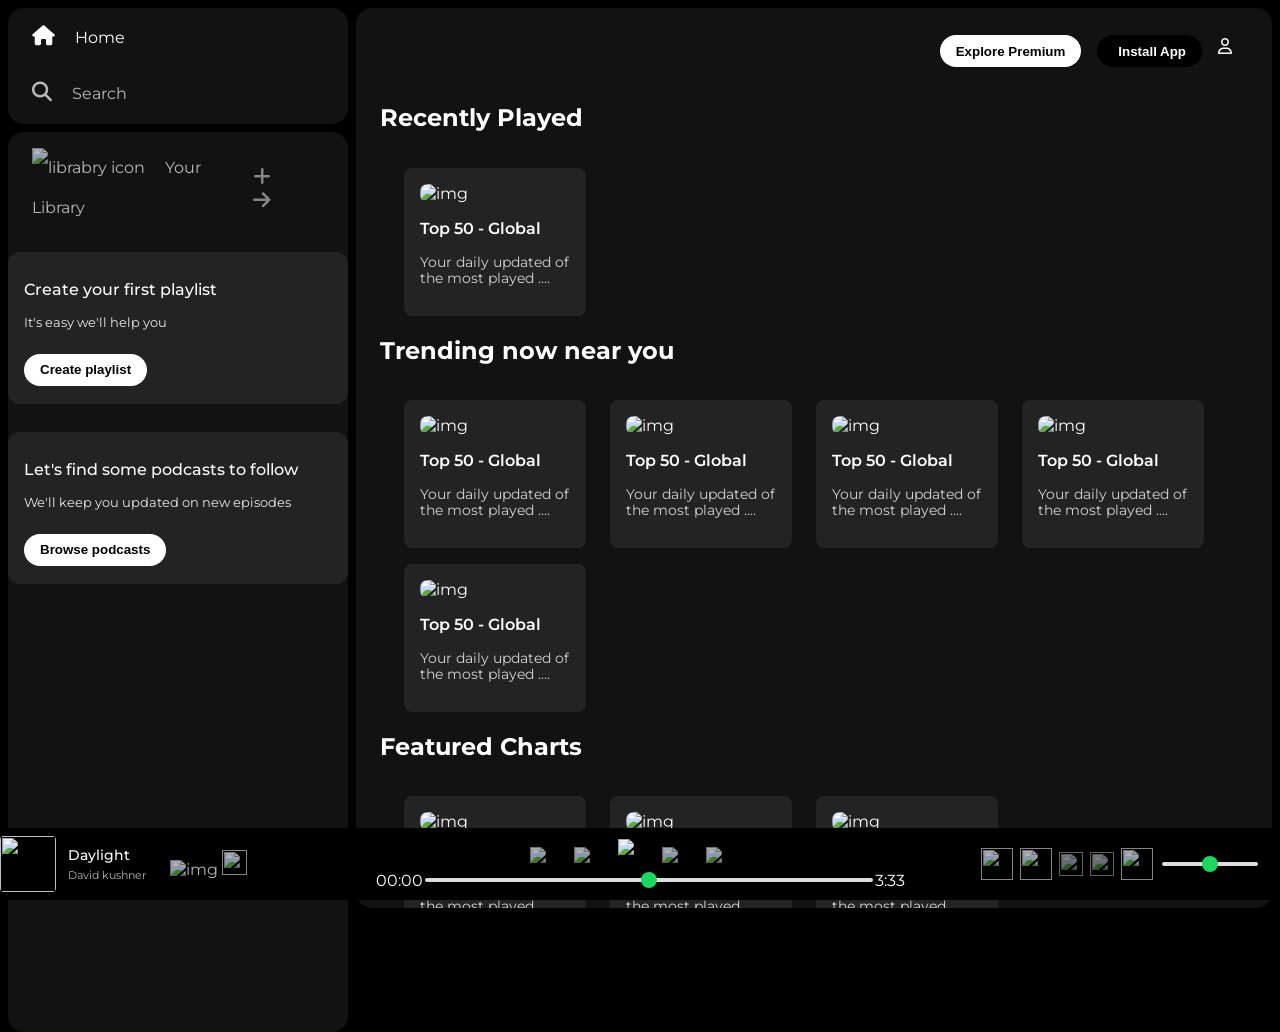
==== index.html @ 867e8210 "Add files via upload" ====
<!DOCTYPE html>
<html lang="en">

<head>
    <meta charset="UTF-8">
    <meta name="viewport" content="width=device-width, initial-scale=1.0">
    <link rel="stylesheet" href="https://cdnjs.cloudflare.com/ajax/libs/font-awesome/6.7.2/css/all.min.css"
        integrity="sha512-Evv84Mr4kqVGRNSgIGL/F/aIDqQb7xQ2vcrdIwxfjThSH8CSR7PBEakCr51Ck+w+/U6swU2Im1vVX0SVk9ABhg=="
        crossorigin="anonymous" referrerpolicy="no-referrer" />
    <link rel="icon" href="/homemade assest/assests/logo.png">
    <title>Spotify - Web Player: Music for everyone</title>
    <link rel="stylesheet" href="style.css">
    <link rel="preconnect" href="https://fonts.googleapis.com">
    <link rel="preconnect" href="https://fonts.gstatic.com" crossorigin>
    <link href="https://fonts.googleapis.com/css2?family=Montserrat:ital,wght@0,100..900;1,100..900&display=swap"
        rel="stylesheet">
</head>

<body>



    <div class="main">



        <div class="sidebar">


            <div class="nav">

                <div class="nav-option" style="opacity: 1;">
                    <i class="fa-solid fa-house"></i>
                    <a href="spotify">Home</a>
                </div>


                <div class="nav-option">
                    <i class="fa-solid fa-magnifying-glass"></i>
                    <a href="spotify">Search</a>
                </div>

            </div>


            <div class="library">


                <div class="options">

                    <div class="lib-option nav-option">
                        <img src="/homemade assest/assests/library_icon.png" alt="librabry icon">
                        <a href="spotify">Your Library</a>
                    </div>

                    <div class="icons">
                        <i class="fa-solid fa-plus"></i>
                        <i class="fa-solid fa-arrow-right"></i>
                    </div>
                </div>


                <div class="lib-boxes">

                    <div class="box">
                        <p class="box-p1">Create your first playlist</p>
                        <p class="box-p2">It's easy we'll help you</p>
                        <button class="badge">Create playlist</button>
                    </div>


                    <div class="box">
                        <p class="box-p1">Let's find some podcasts to follow </p>
                        <p class="box-p2">We'll keep you updated on new episodes </p>
                        <button class="badge">Browse podcasts</button>
                    </div>

                </div>
            </div>
        </div>




        <div class="main-content">

            <div class="sticky-nav">
                <div class="sticky-nav-icons">
                    <img src="/homemade assest/assests/backward_icon.png" alt="">
                    <img src="/homemade assest/assests/forward_icon.png" class="hide" alt="">
                </div>

                <div class="sticky-nav-options">
                    <button class="badge nav-item hide">Explore Premium</button>
                    <button class="badge nav-item dark-badge"><i class="fa-light fa-circle-down"
                            style="margin-right:5px;"></i>Install App</button>
                    <i class="fa-regular fa-user nav-item"></i>
                </div>

            </div>



            <h2>Recently Played </h2>
            <div class="cards-container">
                <div class="card">
                    <img src="/homemade assest/assests/card1img.jpeg" class="card-img" alt="img">
                    <p class="card-title">Top 50 - Global</p>
                    <p class="card-info">Your daily updated of the most played ....</p>
                </div>
            </div>


            <h2>Trending now near you </h2>
            <div class="cards-container">
                <div class="card">
                    <img src="/homemade assest/assests/card2img.jpeg" class="card-img" alt="img">
                    <p class="card-title">Top 50 - Global</p>
                    <p class="card-info">Your daily updated of the most played ....</p>
                </div>



                <div class="card">
                    <img src="/homemade assest/assests/card3img.jpeg" class="card-img" alt="img">
                    <p class="card-title">Top 50 - Global</p>
                    <p class="card-info">Your daily updated of the most played ....</p>
                </div>



                <div class="card">
                    <img src="/homemade assest/assests/card4img.jpeg" class="card-img" alt="img">
                    <p class="card-title">Top 50 - Global</p>
                    <p class="card-info">Your daily updated of the most played ....</p>
                </div>

                <div class="card">
                    <img src="/homemade assest/assests/card3img.jpeg" class="card-img" alt="img">
                    <p class="card-title">Top 50 - Global</p>
                    <p class="card-info">Your daily updated of the most played ....</p>
                </div>

                <div class="card">
                    <img src="/homemade assest/assests/card4img.jpeg" class="card-img" alt="img">
                    <p class="card-title">Top 50 - Global</p>
                    <p class="card-info">Your daily updated of the most played ....</p>
                </div>
            </div>

            <h2>Featured Charts </h2>
            <div class="cards-container">
                <div class="card">
                    <img src="/homemade assest/assests/card5img.jpeg" class="card-img" alt="img">
                    <p class="card-title">Top 50 - Global</p>
                    <p class="card-info">Your daily updated of the most played ....</p>
                </div>
                <div class="card">
                    <img src="/homemade assest/assests/card6img.jpeg" class="card-img" alt="img">
                    <p class="card-title">Top 50 - Global</p>
                    <p class="card-info">Your daily updated of the most played ....</p>
                </div>
                <div class="card">
                    <img src="/homemade assest/assests/card1img.jpeg" class="card-img" alt="img">
                    <p class="card-title">Top 50 - Global</p>
                    <p class="card-info">Your daily updated of the most played ....</p>
                </div>
            </div>
            <div class="footer">
                <div class="line"></div>
            </div>
        </div>
    </div>
    <div class="music-player">


        <div class="album">
            <img src="/homemade assest/album_picture.jpeg" class="album-img">
            <div class="info">
                <a href="/" class="name">Daylight</a>
                <a href="/" class="musician">David kushner</a>
            </div>

            <div class="album-control">
                <img src="/homemade assest/album_icon1.png" class="albummm" alt="img">
                <img src="/homemade assest/album_icon2.png" class="albumm">
            </div>
        </div>



        <div class="player">
            <div class="player-controls">
                <img src="/homemade assest/assests/player_icon1.png" class="player-control-icon">
                <img src="/homemade assest/assests/player_icon2.png" class="player-control-icon">
                <img src="/homemade assest/assests/player_icon3.png" class="player-control-icon"
                    style="opacity: 1; height: 2rem;">
                <img src="/homemade assest/assests/player_icon4.png" class="player-control-icon">
                <img src="/homemade assest/assests/player_icon5.png" class="player-control-icon">
            </div>
            <div class="playback-bar">
                <span class="current-time">00:00</span>
                <input type="range" min="0" max="100" class="progress-bar" step="1">
                <span class="total-time">3:33</span>
            </div>
        </div>
        
        <div class="controls">
            <img src="/homemade assest/controls_icon1.png" class="con pen">
            <img src="/homemade assest/controld_icon2.png" class="con pen">
            <img src="/homemade assest/controls_icon3.png" class="con men">
            <img src="/homemade assest/controls_icon4.png" class="con men">
            <img src="/homemade assest/controls_icon5.png" class="con pen">
            <input type="range" class="rangew">
            
        </div>
    </div>
    </div>

</body>

</html>
---- style.css ----
body {
    font-family: "Montserrat", sans-serif;
    margin: 0;
    background-color: black;
    color: white;
    overflow: hidden;
}

.main {
    display: flex;
    height: 100vh;
    padding: 0.5rem;
}

.main-content {
    background-color: #121212;
    flex: 1;
    border-radius: 1rem;
    /* 16px*/
    overflow: auto;
    padding: 0 1.5rem 0 1.5rem;
}

.sidebar {
    background-color: black;
    width: 340px;
    border-radius: 16px;
    margin-right: 0.5rem;
}

.music-player {
    background-color: black;
    position: fixed;
    bottom: 0px;
    width: 100%;
    height: 72px;
}


a {
    text-decoration: none;
    color: white;
}


.nav {
    background-color: #121212;
    border-radius: 1rem;
    display: flex;
    flex-direction: column;
    height: 100px;
    justify-content: center;
    padding: 0.5rem 0.75rem;
}


.nav-option {
    line-height: 2.5rem;
    opacity: 0.7;
    padding: 0.5rem 0.75rem;
}

.nav-option:hover {
    opacity: 1;
}


.nav-option i {
    font-size: 1.25rem;
}

.nav-option a {
    font-size: 1rem;
    margin-left: 1rem;
}



.library {
    background-color: #121212;
    border-radius: 1rem;
    height: 100%;
    margin-top: 0.5rem;
}

.options {
    display: flex;
    justify-content: space-between;
    align-items: center;
    padding: 0.5rem 0.75rem;
}


.lib-option img {
    height: 1.25rem;
    width: 1.25rem;
}

.icons {
    font-size: 1.25rem;
    opacity: 0.7;
    margin-right: 1rem;
}

.icons i {
    opacity: 0.7;
    margin-right: 1rem;
}

.icons i:hover{
    opacity: 1;
}

.box{
    height: 8rem;
    background-color: #232323;
    border-radius: 0.75rem;
    margin: 0.5rem 0 1.75rem 0;
    padding: 0.75rem 1rem;
}

.box-p1{
    font-size: 1rem;
    font-weight: 500;
}

.box-p2{
    font-size: 0.8rem;
    opacity: 0.9;
}

.badge{
    background-color: white;
    border: none;
    border-radius: 100px;
    padding: 0.25rem 1rem;
    font-weight: 700;
    height: 2rem;
    width: fit-content ;
    margin-top: 0.7rem;
     
}

.dark-badge{
    background-color: black;
    color: white;
}

.sticky-nav {
    position: sticky;
    top: 0;
    background-color: #121212;
    display: flex;
    justify-content: space-between;
    align-items: center;
    padding: 1rem 0 1rem;
    z-index: 10;
}

.sticky-nav-icons {
    margin-left: 0.75rem;
}

.sticky-nav-options{
    display: flex;
    justify-content: center;
    align-items: center;
}

.nav-item{
    margin-right: 1rem;
}


.card {
    background-color: #232323;
    border-radius: 0.5rem;
    width: 150px;
    padding: 1rem;
    margin-left: 1.5rem;
    margin-top: 1rem;
}

.cards-container{
    display:flex;
    flex-wrap: wrap;



}
.card-img {
    width: 100%;
    border-radius: 0.5rem;
}

.card-title{
    font-weight: 600;
}

.card-info{
    font-size: 0.85rem;
    opacity: 0.8;
}

.footer{
    height: 300px;
    display: flex;
    align-items: center;
    justify-content: center;
}

.line{
    height: 50%;
    width: 90%;
    border-top: 1px solid white;
    opacity: 0.4;
}

.music-player{
    display: flex;
    justify-content: space-between;
    align-items: center;
}
.album{
    width: 25%;
}
.player{
    width: 50%;
}
.controls{
    width: 25%;
}

.player-controls{
    display: flex;
    justify-content: center;
    align-items: center;

}

.player-control-icon{
    height: 1rem;
    margin-right: 1.75rem;
    opacity: 0.7;
}

.player-control-icon:hover{
    opacity: 1;
}


.playback-bar{
    display: flex ;  
    justify-content: center;
    align-items: center;  
}

.progress-bar{
    width: 70%;
    appearance: none;/*default style get cancel*/
    background-color: transparent;
    cursor: pointer;
}


.progress-bar::-webkit-slider-runnable-track{
    background-color: #ddd;
    border-radius: 100px;
    height: 0.2rem;
}
/* the webkit slider is use to customize the range  */
.progress-bar::-webkit-slider-thumb{
    appearance: none;
    height: 1rem;
    width: 1rem ;
    background-color: #1bd760;
    border-radius: 50%;
    margin-top: -6px;
}

/* Album Player Container */
.album {
    display: flex;
    align-items: center;
    gap: 12px;
    width: 25%;
    min-width: 180px;
}

/* Album Cover Image */
.album-img {
    height: 56px;
    width: 56px;
    object-fit: cover;
    border-radius: 4px;
    box-shadow: 0 2px 4px rgba(0, 0, 0, 0.3);
}

/* Song Information */
.info {
    display: flex;
    flex-direction: column;
    justify-content: center;
    gap: 4px;
    margin-right: 12px;
}

.name {
    font-size: 0.875rem;
    font-weight: 500;
    color: white;
    white-space: nowrap;
    overflow: hidden;
    text-overflow: ellipsis;
    max-width: 120px;
}

.name:hover {
    text-decoration: underline;
}

.musician {
    font-size: 0.6875rem;
    opacity: 0.7;
    color: white;
    white-space: nowrap;
    overflow: hidden;
    text-overflow: ellipsis;
    max-width: 120px;
}

.musician:hover {
    opacity: 1;
    text-decoration: underline;
}

/* Album Controls */
.album-controls {
    display: flex;
    align-items: center;
    gap: 16px;
}

.albummm, .albumm {
    transition: all 0.2s ease;
    opacity: 0.7;
    height:2rem;
}

.albummm {
    margin-top: -5px;
    height: 20px;
    width: 20px;
}

.albumm {
    height: 25px;
    width: 25px;
}

.albummm:hover, .albumm:hover {
    opacity: 1;
    transform: scale(1.05);
}



.controls{
    display: flex;
    justify-content: center;
    align-items: center;
    gap: 7px;
}
.con{
    height: 1.5rem;
    width: 1.5rem;
    opacity: 0.7;
}

.con:hover{
    opacity: 1;
}
.men{
    opacity: 0.5;
}

.men:hover{
    opacity: 0.7;
}
.pen{
    height: 2rem;
    width: 2rem;
}

.rangew {
    appearance: none;
    width:30%; /* or any fixed width you need */
    background: transparent; /* so track shows properly */
}

.rangew::-webkit-slider-runnable-track{
    background-color: #ddd;
    border-radius: 100px;
    height: 0.2rem;

}

.rangew::-webkit-slider-thumb {
    -webkit-appearance: none;
    height: 1rem;
    width: 1rem;
    background-color: #1bd760;
    border-radius: 50%;
    margin-top: -6px;
    cursor: pointer;
    position: relative;
    z-index: 2;
}


@media (max-width:1000px) {
    .controls{
        display: none;
    }
    .player{
        width: 75%;
    }
    
}

@media (max-width :1000px){
    .hide{
        display: none;
    }
}
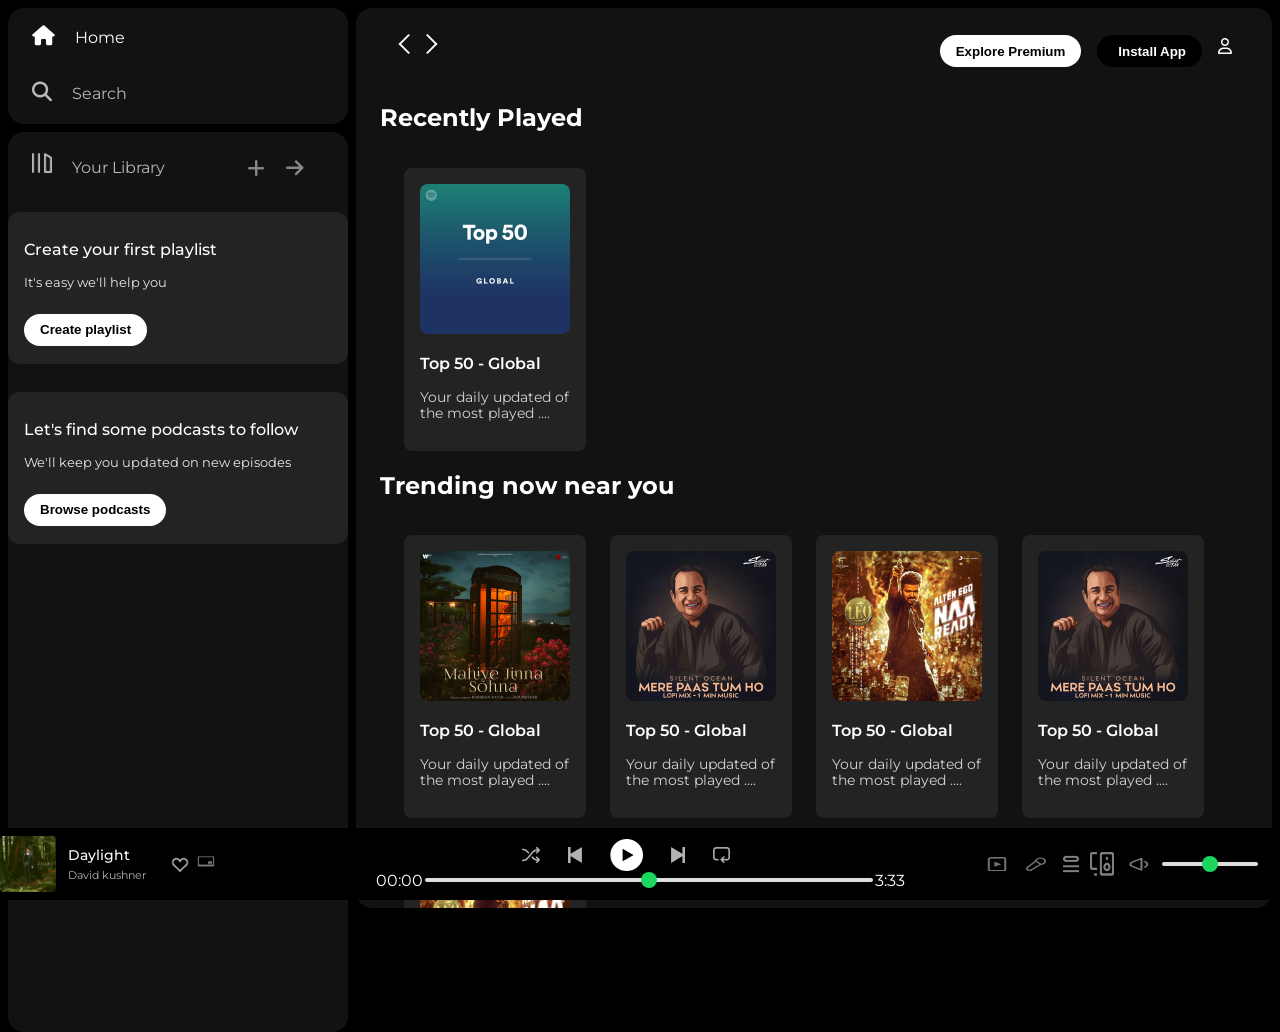
==== commit 001369d9: "intial changes" ====
--- a/index.html
+++ b/index.html
@@ -1,222 +1,222 @@
-<!DOCTYPE html>
-<html lang="en">
-
-<head>
-    <meta charset="UTF-8">
-    <meta name="viewport" content="width=device-width, initial-scale=1.0">
-    <link rel="stylesheet" href="https://cdnjs.cloudflare.com/ajax/libs/font-awesome/6.7.2/css/all.min.css"
-        integrity="sha512-Evv84Mr4kqVGRNSgIGL/F/aIDqQb7xQ2vcrdIwxfjThSH8CSR7PBEakCr51Ck+w+/U6swU2Im1vVX0SVk9ABhg=="
-        crossorigin="anonymous" referrerpolicy="no-referrer" />
-    <link rel="icon" href="/homemade assest/assests/logo.png">
-    <title>Spotify - Web Player: Music for everyone</title>
-    <link rel="stylesheet" href="style.css">
-    <link rel="preconnect" href="https://fonts.googleapis.com">
-    <link rel="preconnect" href="https://fonts.gstatic.com" crossorigin>
-    <link href="https://fonts.googleapis.com/css2?family=Montserrat:ital,wght@0,100..900;1,100..900&display=swap"
-        rel="stylesheet">
-</head>
-
-<body>
-
-
-
-    <div class="main">
-
-
-
-        <div class="sidebar">
-
-
-            <div class="nav">
-
-                <div class="nav-option" style="opacity: 1;">
-                    <i class="fa-solid fa-house"></i>
-                    <a href="spotify">Home</a>
-                </div>
-
-
-                <div class="nav-option">
-                    <i class="fa-solid fa-magnifying-glass"></i>
-                    <a href="spotify">Search</a>
-                </div>
-
-            </div>
-
-
-            <div class="library">
-
-
-                <div class="options">
-
-                    <div class="lib-option nav-option">
-                        <img src="/homemade assest/assests/library_icon.png" alt="librabry icon">
-                        <a href="spotify">Your Library</a>
-                    </div>
-
-                    <div class="icons">
-                        <i class="fa-solid fa-plus"></i>
-                        <i class="fa-solid fa-arrow-right"></i>
-                    </div>
-                </div>
-
-
-                <div class="lib-boxes">
-
-                    <div class="box">
-                        <p class="box-p1">Create your first playlist</p>
-                        <p class="box-p2">It's easy we'll help you</p>
-                        <button class="badge">Create playlist</button>
-                    </div>
-
-
-                    <div class="box">
-                        <p class="box-p1">Let's find some podcasts to follow </p>
-                        <p class="box-p2">We'll keep you updated on new episodes </p>
-                        <button class="badge">Browse podcasts</button>
-                    </div>
-
-                </div>
-            </div>
-        </div>
-
-
-
-
-        <div class="main-content">
-
-            <div class="sticky-nav">
-                <div class="sticky-nav-icons">
-                    <img src="/homemade assest/assests/backward_icon.png" alt="">
-                    <img src="/homemade assest/assests/forward_icon.png" class="hide" alt="">
-                </div>
-
-                <div class="sticky-nav-options">
-                    <button class="badge nav-item hide">Explore Premium</button>
-                    <button class="badge nav-item dark-badge"><i class="fa-light fa-circle-down"
-                            style="margin-right:5px;"></i>Install App</button>
-                    <i class="fa-regular fa-user nav-item"></i>
-                </div>
-
-            </div>
-
-
-
-            <h2>Recently Played </h2>
-            <div class="cards-container">
-                <div class="card">
-                    <img src="/homemade assest/assests/card1img.jpeg" class="card-img" alt="img">
-                    <p class="card-title">Top 50 - Global</p>
-                    <p class="card-info">Your daily updated of the most played ....</p>
-                </div>
-            </div>
-
-
-            <h2>Trending now near you </h2>
-            <div class="cards-container">
-                <div class="card">
-                    <img src="/homemade assest/assests/card2img.jpeg" class="card-img" alt="img">
-                    <p class="card-title">Top 50 - Global</p>
-                    <p class="card-info">Your daily updated of the most played ....</p>
-                </div>
-
-
-
-                <div class="card">
-                    <img src="/homemade assest/assests/card3img.jpeg" class="card-img" alt="img">
-                    <p class="card-title">Top 50 - Global</p>
-                    <p class="card-info">Your daily updated of the most played ....</p>
-                </div>
-
-
-
-                <div class="card">
-                    <img src="/homemade assest/assests/card4img.jpeg" class="card-img" alt="img">
-                    <p class="card-title">Top 50 - Global</p>
-                    <p class="card-info">Your daily updated of the most played ....</p>
-                </div>
-
-                <div class="card">
-                    <img src="/homemade assest/assests/card3img.jpeg" class="card-img" alt="img">
-                    <p class="card-title">Top 50 - Global</p>
-                    <p class="card-info">Your daily updated of the most played ....</p>
-                </div>
-
-                <div class="card">
-                    <img src="/homemade assest/assests/card4img.jpeg" class="card-img" alt="img">
-                    <p class="card-title">Top 50 - Global</p>
-                    <p class="card-info">Your daily updated of the most played ....</p>
-                </div>
-            </div>
-
-            <h2>Featured Charts </h2>
-            <div class="cards-container">
-                <div class="card">
-                    <img src="/homemade assest/assests/card5img.jpeg" class="card-img" alt="img">
-                    <p class="card-title">Top 50 - Global</p>
-                    <p class="card-info">Your daily updated of the most played ....</p>
-                </div>
-                <div class="card">
-                    <img src="/homemade assest/assests/card6img.jpeg" class="card-img" alt="img">
-                    <p class="card-title">Top 50 - Global</p>
-                    <p class="card-info">Your daily updated of the most played ....</p>
-                </div>
-                <div class="card">
-                    <img src="/homemade assest/assests/card1img.jpeg" class="card-img" alt="img">
-                    <p class="card-title">Top 50 - Global</p>
-                    <p class="card-info">Your daily updated of the most played ....</p>
-                </div>
-            </div>
-            <div class="footer">
-                <div class="line"></div>
-            </div>
-        </div>
-    </div>
-    <div class="music-player">
-
-
-        <div class="album">
-            <img src="/homemade assest/album_picture.jpeg" class="album-img">
-            <div class="info">
-                <a href="/" class="name">Daylight</a>
-                <a href="/" class="musician">David kushner</a>
-            </div>
-
-            <div class="album-control">
-                <img src="/homemade assest/album_icon1.png" class="albummm" alt="img">
-                <img src="/homemade assest/album_icon2.png" class="albumm">
-            </div>
-        </div>
-
-
-
-        <div class="player">
-            <div class="player-controls">
-                <img src="/homemade assest/assests/player_icon1.png" class="player-control-icon">
-                <img src="/homemade assest/assests/player_icon2.png" class="player-control-icon">
-                <img src="/homemade assest/assests/player_icon3.png" class="player-control-icon"
-                    style="opacity: 1; height: 2rem;">
-                <img src="/homemade assest/assests/player_icon4.png" class="player-control-icon">
-                <img src="/homemade assest/assests/player_icon5.png" class="player-control-icon">
-            </div>
-            <div class="playback-bar">
-                <span class="current-time">00:00</span>
-                <input type="range" min="0" max="100" class="progress-bar" step="1">
-                <span class="total-time">3:33</span>
-            </div>
-        </div>
-        
-        <div class="controls">
-            <img src="/homemade assest/controls_icon1.png" class="con pen">
-            <img src="/homemade assest/controld_icon2.png" class="con pen">
-            <img src="/homemade assest/controls_icon3.png" class="con men">
-            <img src="/homemade assest/controls_icon4.png" class="con men">
-            <img src="/homemade assest/controls_icon5.png" class="con pen">
-            <input type="range" class="rangew">
-            
-        </div>
-    </div>
-    </div>
-
-</body>
-
+<!DOCTYPE html>
+<html lang="en">
+
+<head>
+    <meta charset="UTF-8">
+    <meta name="viewport" content="width=device-width, initial-scale=1.0">
+    <link rel="stylesheet" href="https://cdnjs.cloudflare.com/ajax/libs/font-awesome/6.7.2/css/all.min.css"
+        integrity="sha512-Evv84Mr4kqVGRNSgIGL/F/aIDqQb7xQ2vcrdIwxfjThSH8CSR7PBEakCr51Ck+w+/U6swU2Im1vVX0SVk9ABhg=="
+        crossorigin="anonymous" referrerpolicy="no-referrer" />
+    <link rel="icon" href="/homemade assest/assests/logo.png">
+    <title>Spotify - Web Player: Music for everyone</title>
+    <link rel="stylesheet" href="style.css">
+    <link rel="preconnect" href="https://fonts.googleapis.com">
+    <link rel="preconnect" href="https://fonts.gstatic.com" crossorigin>
+    <link href="https://fonts.googleapis.com/css2?family=Montserrat:ital,wght@0,100..900;1,100..900&display=swap"
+        rel="stylesheet">
+</head>
+
+<body>
+
+
+
+    <div class="main">
+
+
+
+        <div class="sidebar">
+
+
+            <div class="nav">
+
+                <div class="nav-option" style="opacity: 1;">
+                    <i class="fa-solid fa-house"></i>
+                    <a href="spotify">Home</a>
+                </div>
+
+
+                <div class="nav-option">
+                    <i class="fa-solid fa-magnifying-glass"></i>
+                    <a href="spotify">Search</a>
+                </div>
+
+            </div>
+
+
+            <div class="library">
+
+
+                <div class="options">
+
+                    <div class="lib-option nav-option">
+                        <img src="/homemade_assest/assests/library_icon.png" alt="librabry icon">
+                        <a href="spotify">Your Library</a>
+                    </div>
+
+                    <div class="icons">
+                        <i class="fa-solid fa-plus"></i>
+                        <i class="fa-solid fa-arrow-right"></i>
+                    </div>
+                </div>
+
+
+                <div class="lib-boxes">
+
+                    <div class="box">
+                        <p class="box-p1">Create your first playlist</p>
+                        <p class="box-p2">It's easy we'll help you</p>
+                        <button class="badge">Create playlist</button>
+                    </div>
+
+
+                    <div class="box">
+                        <p class="box-p1">Let's find some podcasts to follow </p>
+                        <p class="box-p2">We'll keep you updated on new episodes </p>
+                        <button class="badge">Browse podcasts</button>
+                    </div>
+
+                </div>
+            </div>
+        </div>
+
+
+
+
+        <div class="main-content">
+
+            <div class="sticky-nav">
+                <div class="sticky-nav-icons">
+                    <img src="/homemade_assest/assests/backward_icon.png" alt="">
+                    <img src="/homemade_assest/assests/forward_icon.png" class="hide" alt="">
+                </div>
+
+                <div class="sticky-nav-options">
+                    <button class="badge nav-item hide">Explore Premium</button>
+                    <button class="badge nav-item dark-badge"><i class="fa-light fa-circle-down"
+                            style="margin-right:5px;"></i>Install App</button>
+                    <i class="fa-regular fa-user nav-item"></i>
+                </div>
+
+            </div>
+
+
+
+            <h2>Recently Played </h2>
+            <div class="cards-container">
+                <div class="card">
+                    <img src="/homemade_assest/assests/card1img.jpeg" class="card-img" alt="img">
+                    <p class="card-title">Top 50 - Global</p>
+                    <p class="card-info">Your daily updated of the most played ....</p>
+                </div>
+            </div>
+
+
+            <h2>Trending now near you </h2>
+            <div class="cards-container">
+                <div class="card">
+                    <img src="/homemade_assest/assests/card2img.jpeg" class="card-img" alt="img">
+                    <p class="card-title">Top 50 - Global</p>
+                    <p class="card-info">Your daily updated of the most played ....</p>
+                </div>
+
+
+
+                <div class="card">
+                    <img src="/homemade_assest/assests/card3img.jpeg" class="card-img" alt="img">
+                    <p class="card-title">Top 50 - Global</p>
+                    <p class="card-info">Your daily updated of the most played ....</p>
+                </div>
+
+
+
+                <div class="card">
+                    <img src="/homemade_assest/assests/card4img.jpeg" class="card-img" alt="img">
+                    <p class="card-title">Top 50 - Global</p>
+                    <p class="card-info">Your daily updated of the most played ....</p>
+                </div>
+
+                <div class="card">
+                    <img src="/homemade_assest/assests/card3img.jpeg" class="card-img" alt="img">
+                    <p class="card-title">Top 50 - Global</p>
+                    <p class="card-info">Your daily updated of the most played ....</p>
+                </div>
+
+                <div class="card">
+                    <img src="/homemade_assest/assests/card4img.jpeg" class="card-img" alt="img">
+                    <p class="card-title">Top 50 - Global</p>
+                    <p class="card-info">Your daily updated of the most played ....</p>
+                </div>
+            </div>
+
+            <h2>Featured Charts </h2>
+            <div class="cards-container">
+                <div class="card">
+                    <img src="/homemade_assest/assests/card5img.jpeg" class="card-img" alt="img">
+                    <p class="card-title">Top 50 - Global</p>
+                    <p class="card-info">Your daily updated of the most played ....</p>
+                </div>
+                <div class="card">
+                    <img src="/homemade_assest/assests/card6img.jpeg" class="card-img" alt="img">
+                    <p class="card-title">Top 50 - Global</p>
+                    <p class="card-info">Your daily updated of the most played ....</p>
+                </div>
+                <div class="card">
+                    <img src="/homemade_assest/assests/card1img.jpeg" class="card-img" alt="img">
+                    <p class="card-title">Top 50 - Global</p>
+                    <p class="card-info">Your daily updated of the most played ....</p>
+                </div>
+            </div>
+            <div class="footer">
+                <div class="line"></div>
+            </div>
+        </div>
+    </div>
+    <div class="music-player">
+
+
+        <div class="album">
+            <img src="/homemade_assest/album_picture.jpeg" class="album-img">
+            <div class="info">
+                <a href="/" class="name">Daylight</a>
+                <a href="/" class="musician">David kushner</a>
+            </div>
+
+            <div class="album-control">
+                <img src="/homemade_assest/album_icon1.png" class="albummm" alt="img">
+                <img src="/homemade_assest/album_icon2.png" class="albumm">
+            </div>
+        </div>
+
+
+
+        <div class="player">
+            <div class="player-controls">
+                <img src="/homemade_assest/assests/player_icon1.png" class="player-control-icon">
+                <img src="/homemade_assest/assests/player_icon2.png" class="player-control-icon">
+                <img src="/homemade_assest/assests/player_icon3.png" class="player-control-icon"
+                    style="opacity: 1; height: 2rem;">
+                <img src="/homemade_assest/assests/player_icon4.png" class="player-control-icon">
+                <img src="/homemade_assest/assests/player_icon5.png" class="player-control-icon">
+            </div>
+            <div class="playback-bar">
+                <span class="current-time">00:00</span>
+                <input type="range" min="0" max="100" class="progress-bar" step="1">
+                <span class="total-time">3:33</span>
+            </div>
+        </div>
+        
+        <div class="controls">
+            <img src="/homemade_assest/controls_icon1.png" class="con pen">
+            <img src="/homemade_assest/controld_icon2.png" class="con pen">
+            <img src="/homemade_assest/controls_icon3.png" class="con men">
+            <img src="/homemade_assest/controls_icon4.png" class="con men">
+            <img src="/homemade_assest/controls_icon5.png" class="con pen">
+            <input type="range" class="rangew">
+            
+        </div>
+    </div>
+    </div>
+
+</body>
+
 </html>
--- a/style.css
+++ b/style.css
@@ -1,435 +1,435 @@
-body {
-    font-family: "Montserrat", sans-serif;
-    margin: 0;
-    background-color: black;
-    color: white;
-    overflow: hidden;
-}
-
-.main {
-    display: flex;
-    height: 100vh;
-    padding: 0.5rem;
-}
-
-.main-content {
-    background-color: #121212;
-    flex: 1;
-    border-radius: 1rem;
-    /* 16px*/
-    overflow: auto;
-    padding: 0 1.5rem 0 1.5rem;
-}
-
-.sidebar {
-    background-color: black;
-    width: 340px;
-    border-radius: 16px;
-    margin-right: 0.5rem;
-}
-
-.music-player {
-    background-color: black;
-    position: fixed;
-    bottom: 0px;
-    width: 100%;
-    height: 72px;
-}
-
-
-a {
-    text-decoration: none;
-    color: white;
-}
-
-
-.nav {
-    background-color: #121212;
-    border-radius: 1rem;
-    display: flex;
-    flex-direction: column;
-    height: 100px;
-    justify-content: center;
-    padding: 0.5rem 0.75rem;
-}
-
-
-.nav-option {
-    line-height: 2.5rem;
-    opacity: 0.7;
-    padding: 0.5rem 0.75rem;
-}
-
-.nav-option:hover {
-    opacity: 1;
-}
-
-
-.nav-option i {
-    font-size: 1.25rem;
-}
-
-.nav-option a {
-    font-size: 1rem;
-    margin-left: 1rem;
-}
-
-
-
-.library {
-    background-color: #121212;
-    border-radius: 1rem;
-    height: 100%;
-    margin-top: 0.5rem;
-}
-
-.options {
-    display: flex;
-    justify-content: space-between;
-    align-items: center;
-    padding: 0.5rem 0.75rem;
-}
-
-
-.lib-option img {
-    height: 1.25rem;
-    width: 1.25rem;
-}
-
-.icons {
-    font-size: 1.25rem;
-    opacity: 0.7;
-    margin-right: 1rem;
-}
-
-.icons i {
-    opacity: 0.7;
-    margin-right: 1rem;
-}
-
-.icons i:hover{
-    opacity: 1;
-}
-
-.box{
-    height: 8rem;
-    background-color: #232323;
-    border-radius: 0.75rem;
-    margin: 0.5rem 0 1.75rem 0;
-    padding: 0.75rem 1rem;
-}
-
-.box-p1{
-    font-size: 1rem;
-    font-weight: 500;
-}
-
-.box-p2{
-    font-size: 0.8rem;
-    opacity: 0.9;
-}
-
-.badge{
-    background-color: white;
-    border: none;
-    border-radius: 100px;
-    padding: 0.25rem 1rem;
-    font-weight: 700;
-    height: 2rem;
-    width: fit-content ;
-    margin-top: 0.7rem;
-     
-}
-
-.dark-badge{
-    background-color: black;
-    color: white;
-}
-
-.sticky-nav {
-    position: sticky;
-    top: 0;
-    background-color: #121212;
-    display: flex;
-    justify-content: space-between;
-    align-items: center;
-    padding: 1rem 0 1rem;
-    z-index: 10;
-}
-
-.sticky-nav-icons {
-    margin-left: 0.75rem;
-}
-
-.sticky-nav-options{
-    display: flex;
-    justify-content: center;
-    align-items: center;
-}
-
-.nav-item{
-    margin-right: 1rem;
-}
-
-
-.card {
-    background-color: #232323;
-    border-radius: 0.5rem;
-    width: 150px;
-    padding: 1rem;
-    margin-left: 1.5rem;
-    margin-top: 1rem;
-}
-
-.cards-container{
-    display:flex;
-    flex-wrap: wrap;
-
-
-
-}
-.card-img {
-    width: 100%;
-    border-radius: 0.5rem;
-}
-
-.card-title{
-    font-weight: 600;
-}
-
-.card-info{
-    font-size: 0.85rem;
-    opacity: 0.8;
-}
-
-.footer{
-    height: 300px;
-    display: flex;
-    align-items: center;
-    justify-content: center;
-}
-
-.line{
-    height: 50%;
-    width: 90%;
-    border-top: 1px solid white;
-    opacity: 0.4;
-}
-
-.music-player{
-    display: flex;
-    justify-content: space-between;
-    align-items: center;
-}
-.album{
-    width: 25%;
-}
-.player{
-    width: 50%;
-}
-.controls{
-    width: 25%;
-}
-
-.player-controls{
-    display: flex;
-    justify-content: center;
-    align-items: center;
-
-}
-
-.player-control-icon{
-    height: 1rem;
-    margin-right: 1.75rem;
-    opacity: 0.7;
-}
-
-.player-control-icon:hover{
-    opacity: 1;
-}
-
-
-.playback-bar{
-    display: flex ;  
-    justify-content: center;
-    align-items: center;  
-}
-
-.progress-bar{
-    width: 70%;
-    appearance: none;/*default style get cancel*/
-    background-color: transparent;
-    cursor: pointer;
-}
-
-
-.progress-bar::-webkit-slider-runnable-track{
-    background-color: #ddd;
-    border-radius: 100px;
-    height: 0.2rem;
-}
-/* the webkit slider is use to customize the range  */
-.progress-bar::-webkit-slider-thumb{
-    appearance: none;
-    height: 1rem;
-    width: 1rem ;
-    background-color: #1bd760;
-    border-radius: 50%;
-    margin-top: -6px;
-}
-
-/* Album Player Container */
-.album {
-    display: flex;
-    align-items: center;
-    gap: 12px;
-    width: 25%;
-    min-width: 180px;
-}
-
-/* Album Cover Image */
-.album-img {
-    height: 56px;
-    width: 56px;
-    object-fit: cover;
-    border-radius: 4px;
-    box-shadow: 0 2px 4px rgba(0, 0, 0, 0.3);
-}
-
-/* Song Information */
-.info {
-    display: flex;
-    flex-direction: column;
-    justify-content: center;
-    gap: 4px;
-    margin-right: 12px;
-}
-
-.name {
-    font-size: 0.875rem;
-    font-weight: 500;
-    color: white;
-    white-space: nowrap;
-    overflow: hidden;
-    text-overflow: ellipsis;
-    max-width: 120px;
-}
-
-.name:hover {
-    text-decoration: underline;
-}
-
-.musician {
-    font-size: 0.6875rem;
-    opacity: 0.7;
-    color: white;
-    white-space: nowrap;
-    overflow: hidden;
-    text-overflow: ellipsis;
-    max-width: 120px;
-}
-
-.musician:hover {
-    opacity: 1;
-    text-decoration: underline;
-}
-
-/* Album Controls */
-.album-controls {
-    display: flex;
-    align-items: center;
-    gap: 16px;
-}
-
-.albummm, .albumm {
-    transition: all 0.2s ease;
-    opacity: 0.7;
-    height:2rem;
-}
-
-.albummm {
-    margin-top: -5px;
-    height: 20px;
-    width: 20px;
-}
-
-.albumm {
-    height: 25px;
-    width: 25px;
-}
-
-.albummm:hover, .albumm:hover {
-    opacity: 1;
-    transform: scale(1.05);
-}
-
-
-
-.controls{
-    display: flex;
-    justify-content: center;
-    align-items: center;
-    gap: 7px;
-}
-.con{
-    height: 1.5rem;
-    width: 1.5rem;
-    opacity: 0.7;
-}
-
-.con:hover{
-    opacity: 1;
-}
-.men{
-    opacity: 0.5;
-}
-
-.men:hover{
-    opacity: 0.7;
-}
-.pen{
-    height: 2rem;
-    width: 2rem;
-}
-
-.rangew {
-    appearance: none;
-    width:30%; /* or any fixed width you need */
-    background: transparent; /* so track shows properly */
-}
-
-.rangew::-webkit-slider-runnable-track{
-    background-color: #ddd;
-    border-radius: 100px;
-    height: 0.2rem;
-
-}
-
-.rangew::-webkit-slider-thumb {
-    -webkit-appearance: none;
-    height: 1rem;
-    width: 1rem;
-    background-color: #1bd760;
-    border-radius: 50%;
-    margin-top: -6px;
-    cursor: pointer;
-    position: relative;
-    z-index: 2;
-}
-
-
-@media (max-width:1000px) {
-    .controls{
-        display: none;
-    }
-    .player{
-        width: 75%;
-    }
-    
-}
-
-@media (max-width :1000px){
-    .hide{
-        display: none;
-    }
-}
+body {
+    font-family: "Montserrat", sans-serif;
+    margin: 0;
+    background-color: black;
+    color: white;
+    overflow: hidden;
+}
+
+.main {
+    display: flex;
+    height: 100vh;
+    padding: 0.5rem;
+}
+
+.main-content {
+    background-color: #121212;
+    flex: 1;
+    border-radius: 1rem;
+    /* 16px*/
+    overflow: auto;
+    padding: 0 1.5rem 0 1.5rem;
+}
+
+.sidebar {
+    background-color: black;
+    width: 340px;
+    border-radius: 16px;
+    margin-right: 0.5rem;
+}
+
+.music-player {
+    background-color: black;
+    position: fixed;
+    bottom: 0px;
+    width: 100%;
+    height: 72px;
+}
+
+
+a {
+    text-decoration: none;
+    color: white;
+}
+
+
+.nav {
+    background-color: #121212;
+    border-radius: 1rem;
+    display: flex;
+    flex-direction: column;
+    height: 100px;
+    justify-content: center;
+    padding: 0.5rem 0.75rem;
+}
+
+
+.nav-option {
+    line-height: 2.5rem;
+    opacity: 0.7;
+    padding: 0.5rem 0.75rem;
+}
+
+.nav-option:hover {
+    opacity: 1;
+}
+
+
+.nav-option i {
+    font-size: 1.25rem;
+}
+
+.nav-option a {
+    font-size: 1rem;
+    margin-left: 1rem;
+}
+
+
+
+.library {
+    background-color: #121212;
+    border-radius: 1rem;
+    height: 100%;
+    margin-top: 0.5rem;
+}
+
+.options {
+    display: flex;
+    justify-content: space-between;
+    align-items: center;
+    padding: 0.5rem 0.75rem;
+}
+
+
+.lib-option img {
+    height: 1.25rem;
+    width: 1.25rem;
+}
+
+.icons {
+    font-size: 1.25rem;
+    opacity: 0.7;
+    margin-right: 1rem;
+}
+
+.icons i {
+    opacity: 0.7;
+    margin-right: 1rem;
+}
+
+.icons i:hover{
+    opacity: 1;
+}
+
+.box{
+    height: 8rem;
+    background-color: #232323;
+    border-radius: 0.75rem;
+    margin: 0.5rem 0 1.75rem 0;
+    padding: 0.75rem 1rem;
+}
+
+.box-p1{
+    font-size: 1rem;
+    font-weight: 500;
+}
+
+.box-p2{
+    font-size: 0.8rem;
+    opacity: 0.9;
+}
+
+.badge{
+    background-color: white;
+    border: none;
+    border-radius: 100px;
+    padding: 0.25rem 1rem;
+    font-weight: 700;
+    height: 2rem;
+    width: fit-content ;
+    margin-top: 0.7rem;
+     
+}
+
+.dark-badge{
+    background-color: black;
+    color: white;
+}
+
+.sticky-nav {
+    position: sticky;
+    top: 0;
+    background-color: #121212;
+    display: flex;
+    justify-content: space-between;
+    align-items: center;
+    padding: 1rem 0 1rem;
+    z-index: 10;
+}
+
+.sticky-nav-icons {
+    margin-left: 0.75rem;
+}
+
+.sticky-nav-options{
+    display: flex;
+    justify-content: center;
+    align-items: center;
+}
+
+.nav-item{
+    margin-right: 1rem;
+}
+
+
+.card {
+    background-color: #232323;
+    border-radius: 0.5rem;
+    width: 150px;
+    padding: 1rem;
+    margin-left: 1.5rem;
+    margin-top: 1rem;
+}
+
+.cards-container{
+    display:flex;
+    flex-wrap: wrap;
+
+
+
+}
+.card-img {
+    width: 100%;
+    border-radius: 0.5rem;
+}
+
+.card-title{
+    font-weight: 600;
+}
+
+.card-info{
+    font-size: 0.85rem;
+    opacity: 0.8;
+}
+
+.footer{
+    height: 300px;
+    display: flex;
+    align-items: center;
+    justify-content: center;
+}
+
+.line{
+    height: 50%;
+    width: 90%;
+    border-top: 1px solid white;
+    opacity: 0.4;
+}
+
+.music-player{
+    display: flex;
+    justify-content: space-between;
+    align-items: center;
+}
+.album{
+    width: 25%;
+}
+.player{
+    width: 50%;
+}
+.controls{
+    width: 25%;
+}
+
+.player-controls{
+    display: flex;
+    justify-content: center;
+    align-items: center;
+
+}
+
+.player-control-icon{
+    height: 1rem;
+    margin-right: 1.75rem;
+    opacity: 0.7;
+}
+
+.player-control-icon:hover{
+    opacity: 1;
+}
+
+
+.playback-bar{
+    display: flex ;  
+    justify-content: center;
+    align-items: center;  
+}
+
+.progress-bar{
+    width: 70%;
+    appearance: none;/*default style get cancel*/
+    background-color: transparent;
+    cursor: pointer;
+}
+
+
+.progress-bar::-webkit-slider-runnable-track{
+    background-color: #ddd;
+    border-radius: 100px;
+    height: 0.2rem;
+}
+/* the webkit slider is use to customize the range  */
+.progress-bar::-webkit-slider-thumb{
+    appearance: none;
+    height: 1rem;
+    width: 1rem ;
+    background-color: #1bd760;
+    border-radius: 50%;
+    margin-top: -6px;
+}
+
+/* Album Player Container */
+.album {
+    display: flex;
+    align-items: center;
+    gap: 12px;
+    width: 25%;
+    min-width: 180px;
+}
+
+/* Album Cover Image */
+.album-img {
+    height: 56px;
+    width: 56px;
+    object-fit: cover;
+    border-radius: 4px;
+    box-shadow: 0 2px 4px rgba(0, 0, 0, 0.3);
+}
+
+/* Song Information */
+.info {
+    display: flex;
+    flex-direction: column;
+    justify-content: center;
+    gap: 4px;
+    margin-right: 12px;
+}
+
+.name {
+    font-size: 0.875rem;
+    font-weight: 500;
+    color: white;
+    white-space: nowrap;
+    overflow: hidden;
+    text-overflow: ellipsis;
+    max-width: 120px;
+}
+
+.name:hover {
+    text-decoration: underline;
+}
+
+.musician {
+    font-size: 0.6875rem;
+    opacity: 0.7;
+    color: white;
+    white-space: nowrap;
+    overflow: hidden;
+    text-overflow: ellipsis;
+    max-width: 120px;
+}
+
+.musician:hover {
+    opacity: 1;
+    text-decoration: underline;
+}
+
+/* Album Controls */
+.album-controls {
+    display: flex;
+    align-items: center;
+    gap: 16px;
+}
+
+.albummm, .albumm {
+    transition: all 0.2s ease;
+    opacity: 0.7;
+    height:2rem;
+}
+
+.albummm {
+    margin-top: -5px;
+    height: 20px;
+    width: 20px;
+}
+
+.albumm {
+    height: 25px;
+    width: 25px;
+}
+
+.albummm:hover, .albumm:hover {
+    opacity: 1;
+    transform: scale(1.05);
+}
+
+
+
+.controls{
+    display: flex;
+    justify-content: center;
+    align-items: center;
+    gap: 7px;
+}
+.con{
+    height: 1.5rem;
+    width: 1.5rem;
+    opacity: 0.7;
+}
+
+.con:hover{
+    opacity: 1;
+}
+.men{
+    opacity: 0.5;
+}
+
+.men:hover{
+    opacity: 0.7;
+}
+.pen{
+    height: 2rem;
+    width: 2rem;
+}
+
+.rangew {
+    appearance: none;
+    width:30%; /* or any fixed width you need */
+    background: transparent; /* so track shows properly */
+}
+
+.rangew::-webkit-slider-runnable-track{
+    background-color: #ddd;
+    border-radius: 100px;
+    height: 0.2rem;
+
+}
+
+.rangew::-webkit-slider-thumb {
+    -webkit-appearance: none;
+    height: 1rem;
+    width: 1rem;
+    background-color: #1bd760;
+    border-radius: 50%;
+    margin-top: -6px;
+    cursor: pointer;
+    position: relative;
+    z-index: 2;
+}
+
+
+@media (max-width:1000px) {
+    .controls{
+        display: none;
+    }
+    .player{
+        width: 75%;
+    }
+    
+}
+
+@media (max-width :1000px){
+    .hide{
+        display: none;
+    }
+}
